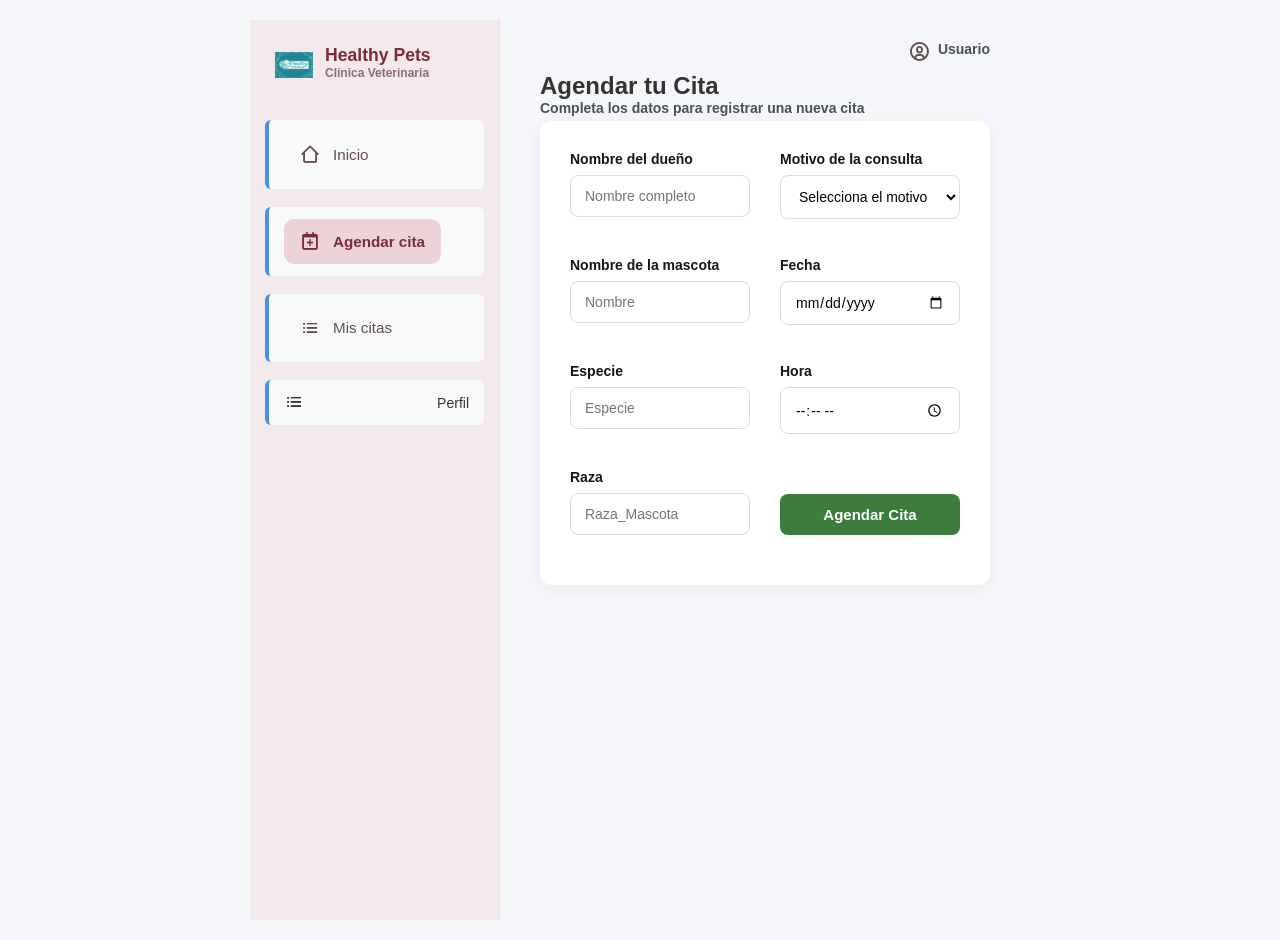
==== index.html @ 512b85fc "Interfaces" ====
<!DOCTYPE html>
<html lang="es">
<head>
    <meta charset="UTF-8">
    <meta name="viewport" content="width=device-width, initial-scale=1.0">
    <title>Healthy Pets - Agendar Cita</title>
    <!-- Iconos de Boxicons para las opciones del menú -->
    <link href="https://unpkg.com/boxicons@2.1.4/css/boxicons.min.css" rel="stylesheet">
    <link rel="stylesheet" href="style.css">
</head>
<body>

<div class="app-container">
    <!--BARRA LATERAL (SIDEBAR)-->
    <aside class="sidebar">
        <div class="logo-container">
            <img src="logo-V.png" alt="Logo Veterinaria" class="logo-img">
            <div class="logo-text">
                <h2>Healthy Pets</h2>
                <span>Clínica Veterinaria</span>
            </div>
        </div>

        <nav class="sidebar-nav">
            <ul>
                <li>
                    <a href="login.html">
                        <i class='bx bx-home-alt-2'></i>
                        <span>Inicio</span>
                    </a>
                </li>
                <li class="active">
                    <a href="citas.html">
                        <i class='bx bx-calendar-plus'></i>
                        <span>Agendar cita</span>
                    </a>
                </li>
                <li>
                    <a href="citas.html">
                        <i class='bx bx-list-ul'></i>
                        <span>Mis citas</span>
                    </a>
                </li>
                <li>
                    <!--<a href="citas.html">-->
                        <i class='bx bx-list-ul'></i>
                        <span>Perfil</span>
                    <!--</a>-->
                </li>
            </ul>
        </nav>
    </aside>

    <!--CONTENIDO PRINCIPAL-->
    <div class="main-content">
        <!-- BARRA SUPERIOR USUARIO -->
        <header class="top-header">
            <div class="user-profile">
                <i class='bx bx-user-circle'></i>
                <span>Usuario</span>
            </div>
        </header>

        <!-- FORMULARIO BUENO DE CITAS -->
        <main class="cites">
            <h2>Agendar tu Cita</h2>
            <p class="subtitulo">Completa los datos para registrar una nueva cita</p>
              <div class="form-nueva-cita">
            <form class="formulario-grid">
                <!-- Columna Izquierda -->
                <div class="grupo-campo">
                    <label for="dueno">Nombre del dueño</label>
                    <input type="text" id="dueno" placeholder="Nombre completo" required>
                </div>

                <!-- Columna Derecha -->
                <div class="grupo-campo">
                    <label for="motivo">Motivo de la consulta</label>
                    <select id="motivo">
                        <option value="" disabled selected>Selecciona el motivo</option>
                        <option value="urgencia">Urgencia</option>
                        <option value="general">General</option>
                        <option value="vacunacion">Vacunación</option>
                        <option value="desparasitacion">Desparasitación</option>
                    </select>
                </div>

                <!-- Columna Izquierda -->
                <div class="grupo-campo">
                    <label for="mascota">Nombre de la mascota</label>
                    <input type="text" id="mascota" placeholder="Nombre" required>
                </div   >

                <!-- Columna Derecha -->
                <div class="grupo-campo">
                    <label for="fecha">Fecha</label>
                    <input type="date" id="fecha">
                </div>

                <!-- Columna Izquierda -->
                <div class="grupo-campo">
                    <label for="especie">Especie</label>
                    <input type="text" id="especie" placeholder="Especie" required>
                </div>

                <!-- Columna Derecha -->
                <div class="grupo-campo">
                    <label for="hora">Hora</label>
                    <input type="time" id="hora">
                </div>

                <!-- Columna Izquierda -->
                <div class="grupo-campo">
                    <label for="raza">Raza</label>
                    <input type="text" id="raza" placeholder="Raza_Mascota">
                </div>

                <!--aqui hay pedos con el li de span-->
                <div class="grupo-campo campo-boton">
                    
                    <form class="formulario-grid" action="citaex.html"></form>
                    <button type="submit"  onclick="window.location.href='citaex.html'"  
                    class="btn-primary">Agendar Cita</button> <!--este es el chido-->
                </div>
            </form>
            </div>

             <!-- Primera vez casilla de verificación-->
             <div id="lista-citas-dinamica"></div>
            <!--Genrar cita-->
        </main>
        <script>
            const citasDinamicas = [
             ];
        //Función para formatear cada cita en el HTML
        const formatearCita = (cita, indice) => {
        return `
        <p>
          <strong>Dueño:</strong> ${cita.dueno} - 
          <strong>Motivo:</strong> ${cita.motivo} - 
          <strong>Mascota:</strong> ${cita.mascota} - 
          <strong>Fecha:</strong> ${cita.fecha} - 
          <strong>Especie:</strong> ${cita.especie} - 
          <strong>Hora:</strong> ${cita.hora} - 
          <strong>Raza:</strong> ${cita.raza}
          <button class="boton-eliminar" data-indice="${indice}">Eliminar</button>
        </p>
         `;
        };

        //Renderizar las citas iniciales en pantalla
        let html = "";
        citasDinamicas.forEach((cita, i) => {
        html += formatearCita(cita, i);
        });
        document.getElementById('lista-citas-dinamica').innerHTML = html;

        //Capturar el evento del botón de enviar / agregar cita
        const boton = document.querySelector('.formulario-grid button[type="submit"]');

        if (boton) {
        boton.addEventListener('click', (evento) => {
        evento.preventDefault();

        //Capturar los valores usando los nuevos IDs de tu formulario
        const dueno = document.getElementById('dueno').value;
        const motivo = document.getElementById('motivo').value;
        const mascota = document.getElementById('mascota').value;
        const fecha = document.getElementById('fecha').value;
        const especie = document.getElementById('especie').value;
        const hora = document.getElementById('hora').value;
        const raza = document.getElementById('raza').value;

        // Validación sencilla para asegurar que los campos principales no estén vacíos
        if (!dueno || !mascota || !fecha || !hora) {
            alert("Por favor, llena los campos obligatorios principales.");
            return;
        }

        // Agregar la nueva cita al arreglo
        citasDinamicas.push({ dueno, motivo, mascota, fecha, especie, hora, raza });

        // Actualizar la vista del listado en pantalla
        let htmlActualizado = "";
        citasDinamicas.forEach((cita, i) => {
            htmlActualizado += formatearCita(cita, i);
        });
        document.getElementById('lista-citas-dinamica').innerHTML = htmlActualizado;

        //limpiar el formulario después de agregar
        document.querySelector('.formulario-grid').reset();
     });
    }

            //Escucha global para eliminar citas de manera dinámica
            document.getElementById('lista-citas-dinamica').addEventListener('click', (evento) => {
            if (evento.target.classList.contains('boton-eliminar')) {
            const indice = evento.target.getAttribute('data-indice');
        
        // Eliminar del arreglo
        citasDinamicas.splice(indice, 1);

        // Reconstruir la lista en pantalla
        let htmlActualizado = "";
        citasDinamicas.forEach((cita, i) => {
            htmlActualizado += formatearCita(cita, i);
        });
        document.getElementById('lista-citas-dinamica').innerHTML = htmlActualizado;
     }
    });
</script>
    </div>
</div>

</body>
</html>
---- style.css ----
/* reset y de layout general*/
* {
    box-sizing: border-box;
    margin: 0;
    padding: 0;
}

body {
    background-color: #f7f1f2;
    font-family: Arial, sans-serif;
}

.app-container {
    display: flex;
    min-height: 100vh;
}
/*layout general*/
* {
    box-sizing: border-box;
    margin: 0;
    padding: 0;
    font-family: 'Segoe UI', Tahoma, Geneva, Verdana, sans-serif;
}

body {
    background-color: #f7f1f2;
    color: #333;
}

.app-container {
    display: flex;
    min-height: 100vh;
}

/*barra lateral (SIDEBAR) */
.sidebar {
    width: 250px;
    background-color: #f3e9eb;
    padding: 25px 15px;
    display: flex;
    flex-direction: column;
    border-right: 1px solid #ebdada;
}

.logo-container {
    display: flex;
    align-items: center;
    gap: 12px;
    margin-bottom: 35px;
    padding-left: 10px;
}

.logo-img {
    width: 38px;
    height: auto;
}

.logo-text h2 {
    font-size: 1.1rem;
    color: #7b2c3b;
    font-weight: 700;
}

.logo-text span {
    font-size: 0.75rem;
    color: #8c6b73;
}

/* MENÚ NAVEGACIÓN */
.sidebar-nav ul {
    list-style: none;
    display: flex;
    flex-direction: column;
    gap: 8px;
}

.sidebar-nav a {
    display: flex;
    align-items: center;
    gap: 12px;
    padding: 12px 16px;
    color: #634d52;
    text-decoration: none;
    font-size: 0.95rem;
    font-weight: 500;
    border-radius: 10px;
    transition: all 0.2s ease;
}

.sidebar-nav i {
    font-size: 1.3rem;
}

.sidebar-nav a:hover {
    background-color: #ead5d8;
    color: #7b2c3b;
}

/* Estado Activo */
.sidebar-nav li.active a {
    background-color: #e8ccf21a;
    background-color: #ebd3d7;
    color: #7b2c3b;
    font-weight: 600;
}

/* ===== ÁREA PRINCIPAL ===== */
.main-content {
    flex: 1;
    display: flex;
    flex-direction: column;
    padding: 20px 40px;
}

.top-header {
    display: flex;
    justify-content: flex-end;
    padding-bottom: 10px;
}

.user-profile {
    display: flex;
    align-items: center;
    gap: 8px;
    color: #634d52;
    font-weight: 500;
    cursor: pointer;
}

.user-profile i {
    font-size: 1.4rem;
}

/* Contenedor principal del formulario en blanco */
.citas {
  background-color: #ffffff; 
  padding: 35px 40px;
  border-radius: 16px;
  width: 100%;
  max-width: 900px; /* Tamaño ideal para 2 columnas */
  box-shadow: 0 10px 40px rgba(0, 0, 0, 0.05);
  text-align: left; 
}

/* Títulos internos del formulario */
.citas h2 {
  font-size: 22px;
  color: #151515;
  margin-bottom: 4px;
}

.citas .subtitulo {
  font-size: 14px;
  color: #666;
  margin-bottom: 25px;
}

/* Grid principal de 2 columnas */
.formulario-grid {
  display: grid;
  grid-template-columns: 1fr 1fr; /* Dos columnas de igual tamaño */
  gap: 20px 30px; /* Espaciado entre filas y columnas */
}

/* Estilo individual para cada grupo label + input */
.grupo-campo {
  display: flex;
  flex-direction: column;
}

.grupo-campo label {
  display: block;
  font-weight: 600;
  color: #151515;
  font-size: 14px;
  margin-bottom: 8px;
}

/* Aplicar estilo uniforme a todos los controles */
.grupo-campo input[type="text"],
.grupo-campo input[type="date"],
.grupo-campo input[type="time"],
.grupo-campo select {
  width: 100%;
  padding: 12px 14px;
  border: 1px solid #dcdcdc;
  border-radius: 8px;
  font-size: 14px;
  box-sizing: border-box;
  outline: none;
  background-color: #fff;
  transition: border-color 0.2s;
}

.grupo-campo input:focus,
.grupo-campo select:focus {
  border-color: #9eb57d; /* color verde secundario */
}

/* Posición del botón de enviar (columna derecha, alineado al final) */
.campo-boton {
  grid-column: 2; 
  display: flex;
  justify-content: flex-end;
  align-self: flex-end;
}

.campo-boton input[type="submit"] {
  background-color: #3c7d3e; /* verde de botón actual */
  color: white;
  border: none;
  padding: 12px 30px;
  border-radius: 8px;
  font-size: 15px;
  font-weight: bold;
  cursor: pointer;
  width: 100%;
  transition: background-color 0.2s;
}

.campo-boton input[type="submit"]:hover {
  background-color: #326834;
}

/* Adaptabilidad a dispositivos móviles */
@media (max-width: 650px) {
  .formulario-grid {
    grid-template-columns: 1fr; /* Pasa a 1 columna en pantallas pequeñas */
  }
  .campo-boton {
    grid-column: 1;
  }
}

/*DEL LOGIN*/

.login-container {
  display: flex;
  align-items: center;
  justify-content: space-between;
  width: 100%;
  max-width: 900px;
  min-height: 480px;
  margin: 0 auto;
  gap: 40px;
}

/* Lado Izquierdo: Marca e Ilustración */
.login-brand {
  flex: 1;
  text-align: center;
  display: flex;
  flex-direction: column;
  align-items: center;
  justify-content: center;
}

.logo-area .logo-icon {
  font-size: 40px;
  color: #45617d; 
  margin-bottom: 8px;
}

.logo-area h1 {
  font-size: 32px;
  color: #151515;
  margin: 0;
  font-weight: 700;
}

.logo-area .subtitulo-brand {
  font-size: 16px;
  color: #555;
  margin-top: 4px;
}

.ilustracion {
  margin-top: 30px;
  display: flex;
  gap: 20px;
}

.mascota-icon {
  font-size: 50px;
  color: #45617d;
  opacity: 0.85;
}

/* Lado Derecho: Tarjeta Blanca */
.login-card {
  flex: 1;
  background-color: #ffffff;
  padding: 35px 30px;
  border-radius: 16px;
  box-shadow: 0 10px 25px rgba(0, 0, 0, 0.08);
  max-width: 400px;
  width: 100%;
}

.login-card h2 {
  font-size: 22px;
  color: #151515;
  margin-bottom: 25px;
  text-align: left;
}

/* Campos con ícono interior */
.input-icon-group {
  position: relative;
  margin-bottom: 18px;
  display: flex;
  align-items: center;
}

.input-icon-group .icon {
  position: absolute;
  left: 14px;
  color: #888;
  font-size: 16px;
}

.input-icon-group .toggle-password {
  position: absolute;
  right: 14px;
  color: #888;
  font-size: 15px;
  cursor: pointer;
}

.input-icon-group input {
  width: 100%;
  padding: 12px 40px; /* Espacio para los íconos */
  border: 1px solid #dcdcdc;
  border-radius: 8px;
  font-size: 14px;
  outline: none;
  transition: border-color 0.2s;
  box-sizing: border-box;
}

.input-icon-group input:focus {
  border-color: #45617d;
}

/* Fila de recordar usuario y contraseña olvidada */
.login-options {
  display: flex;
  justify-content: space-between;
  align-items: center;
  font-size: 12px;
  margin-bottom: 22px;
}

.checkbox-container {
  display: flex;
  align-items: center;
  gap: 6px;
  color: #333;
  cursor: pointer;
}

.forgot-link {
  color: #45617d;
  text-decoration: underline;
  font-weight: 500;
}

/* Botón principal (Iniciar sesión) */
.btn-primary {
  width: 100%;
  background-color: #3c7d3e; /* Verde de tus botones */
  color: white;
  border: none;
  padding: 12px;
  border-radius: 8px;
  font-size: 15px;
  font-weight: bold;
  cursor: pointer;
  transition: background-color 0.2s;
}

.btn-primary:hover {
  background-color: #326834;
}

/* Línea divisoria */
.divider {
  height: 1px;
  background-color: #e2e2e2;
  margin: 20px 0 15px 0;
}

/* Texto y Botón de Registro */
.signup-text {
  text-align: center;
  font-size: 13px;
  color: #555;
  margin-bottom: 12px;
}

.btn-secondary {
  display: block;
  text-align: center;
  width: 100%;
  border: 1px solid #3c7d3e;
  color: #3c7d3e;
  background-color: transparent;
  padding: 10px;
  border-radius: 8px;
  font-size: 14px;
  font-weight: bold;
  text-decoration: none;
  box-sizing: border-box;
  transition: all 0.2s;
}

.btn-secondary:hover {
  background-color: rgba(60, 125, 62, 0.08);
}

/* Adaptación responsive para pantallas pequeñas */
@media (max-width: 768px) {
  .login-container {
    flex-direction: column;
  }
}
/* ===== PANTALLA DE REGISTRO / AUTENTICACIÓN ===== */
.auth-body {
    background-color: #f7f1f2;
    min-height: 100vh;
    display: flex;
    align-items: center;
    justify-content: center;
    margin: 0;
}

.auth-wrapper {
    display: flex;
    width: 100%;
    max-width: 1100px;
    min-height: 580px;
    background-color: #f8f2f3;
    border-radius: 16px;
    box-shadow: 0 10px 30px rgba(0, 0, 0, 0.05);
    overflow: hidden;
    margin: 20px;
}

/* Panel Izquierdo */
.auth-sidebar {
    width: 32%;
    background-color: #f2e6e8;
    padding: 40px 30px;
    display: flex;
    flex-direction: column;
}

/* Panel Derecho */
.auth-main {
    width: 68%;
    background-color: #f8f2f3;
    padding: 30px 40px 40px 40px;
    display: flex;
    flex-direction: column;
    position: relative;
    justify-content: center;
    align-items: center;
}

/* Icono decorativo de huella superior derecha */
.top-icon {
    position: absolute;
    top: 25px;
    right: 35px;
    font-size: 2.2rem;
    color: #8c5b65;
    opacity: 0.7;
}

/* Tarjeta contenedora del formulario */
.auth-card {
    background: #ffffff;
    padding: 35px 40px;
    border-radius: 12px;
    width: 100%;
    max-width: 440px;
    box-shadow: 0 4px 15px rgba(0, 0, 0, 0.03);
}

.auth-card h2 {
    font-size: 1.6rem;
    color: #1a1a1a;
    font-weight: 700;
    margin-bottom: 6px;
}

.auth-subtitle {
    font-size: 0.85rem;
    color: #777777;
    margin-bottom: 25px;
}

/* Inputs con Icono Interior */
.auth-form {
    display: flex;
    flex-direction: column;
    gap: 16px;
}

.input-icon-group {
    position: relative;
    display: flex;
    align-items: center;
}

.input-icon-group .icon {
    position: absolute;
    left: 14px;
    font-size: 1.2rem;
    color: #8c5b65;
}

.input-icon-group input {
    width: 100%;
    padding: 12px 40px;
    border: 1px solid #e2d3d5;
    border-radius: 8px;
    font-size: 0.9rem;
    color: #333;
    background-color: #ffffff;
    outline: none;
    transition: border-color 0.2s ease;
}

.input-icon-group input::placeholder {
    color: #a09093;
}

.input-icon-group input:focus {
    border-color: #8c5b65;
}

.input-icon-group .toggle-password {
    position: absolute;
    right: 14px;
    font-size: 1.1rem;
    color: #a09093;
    cursor: pointer;
}

/* Botón de Registro */
.btn-register {
    width: 100%;
    padding: 12px;
    background-color: #8c4353; /* Tono vinotinto/marrón rosado de la imagen */
    color: #ffffff;
    border: none;
    border-radius: 8px;
    font-size: 0.95rem;
    font-weight: 600;
    cursor: pointer;
    margin-top: 8px;
    transition: background-color 0.2s ease;
}

.btn-register:hover {
    background-color: #753443;
}

/* Footer / Link a Login */
.auth-footer {
    text-align: center;
    margin-top: 20px;
    font-size: 0.85rem;
    color: #555555;
}

.auth-footer a {
    color: #8c4353;
    font-weight: 600;
    text-decoration: underline;
}
/* ===== PANTALLA DE CITA AGENDADA / ÉXITO ===== */
.success-container {
    display: flex;
    justify-content: center;
    align-items: center;
    flex: 1;
    padding: 20px;
}

.success-card {
    background-color: #ffffff;
    border-radius: 16px;
    padding: 45px 40px;
    width: 100%;
    max-width: 420px;
    text-align: center;
    box-shadow: 0 4px 20px rgba(0, 0, 0, 0.04);
    display: flex;
    flex-direction: column;
    align-items: center;
}

/* Círculo verde con el icono check */
.check-circle {
    width: 110px;
    height: 110px;
    background-color: #e2f5e7; /* Fondo verde claro */
    border-radius: 50%;
    display: flex;
    align-items: center;
    justify-content: center;
    margin-bottom: 25px;
}

.check-circle i {
    font-size: 4rem;
    color: #4CAF50; /* Verde brillante del check */
}

.success-card h2 {
    font-size: 1.6rem;
    color: #1a1a1a;
    font-weight: 700;
    margin-bottom: 12px;
}

.success-message {
    font-size: 0.9rem;
    color: #666666;
    margin-bottom: 30px;
    line-height: 1.4;
}

/* Botón "Ir al inicio" */
.btn-success {
    display: inline-block;
    width: 100%;
    max-width: 220px;
    padding: 12px 20px;
    background-color: #8c4353; /* Tono vinotinto/marrón rosado coincidente con el sistema */
    color: #ffffff;
    text-decoration: none;
    border-radius: 8px;
    font-size: 0.95rem;
    font-weight: 600;
    transition: background-color 0.2s ease;
}

.btn-success:hover {
    background-color: #753443;
}

/* Estilos generales de la página */
body {
    font-family: 'Segoe UI', Tahoma, Geneva, Verdana, sans-serif;
    background-color: #f4f6f9;
    color: #333333;
    margin: 0;
    padding: 20px;
    display: flex;
    justify-content: center;
    align-items: flex-start;
    min-height: 100vh;
}

/* Contenedor principal o formulario estilizado como tarjeta */
form, .container {
    background: #ffffff;
    padding: 30px;
    border-radius: 12px;
    box-shadow: 0 4px 15px rgba(0, 0, 0, 0.05);
    width: 100%;
    max-width: 450px;
    box-sizing: border-box;
}

/* Estilo para los títulos o textos de guía */
p, label, div > span {
    font-weight: 600;
    font-size: 14px;
    color: #495057;
    margin-bottom: 5px;
    display: block;
}

/* Estilo para los campos de entrada de texto */
input[type="text"] {
    width: 100%;
    padding: 10px 12px;
    margin-bottom: 20px;
    border: 1px solid #ced4da;
    border-radius: 6px;
    box-sizing: border-box;
    font-size: 14px;
    transition: border-color 0.2s, box-shadow 0.2s;
}

input[type="text"]:focus {
    border-color: #4a90e2;
    box-shadow: 0 0 0 3px rgba(74, 144, 226, 0.15);
    outline: none;
}

/* Botón principal para agregar cita */
button, input[type="submit"] {
    background-color: #4a90e2;
    color: white;
    border: none;
    padding: 10px 20px;
    border-radius: 6px;
    cursor: pointer;
    font-size: 15px;
    font-weight: 600;
    width: 100%;
    transition: background-color 0.2s;
    margin-bottom: 20px;
}

button:hover {
    background-color: #357abd;
}

/* Estilo para los elementos de la lista de citas */
ul {
    list-style: none;
    padding: 0;
    margin: 0;
}

li {
    background: #f8f9fa;
    padding: 12px 15px;
    margin-bottom: 10px;
    border-radius: 6px;
    border-left: 4px solid #4a90e2;
    display: flex;
    justify-content: space-between;
    align-items: center;
    font-size: 14px;
}

/* Botón de eliminar dentro de la lista */
li button {
    background-color: #e74c3c !important;
    width: auto !important;
    padding: 6px 12px !important;
    font-size: 12px !important;
    margin-bottom: 0 !important;
}

li button:hover {
    background-color: #c0392b !important;
}
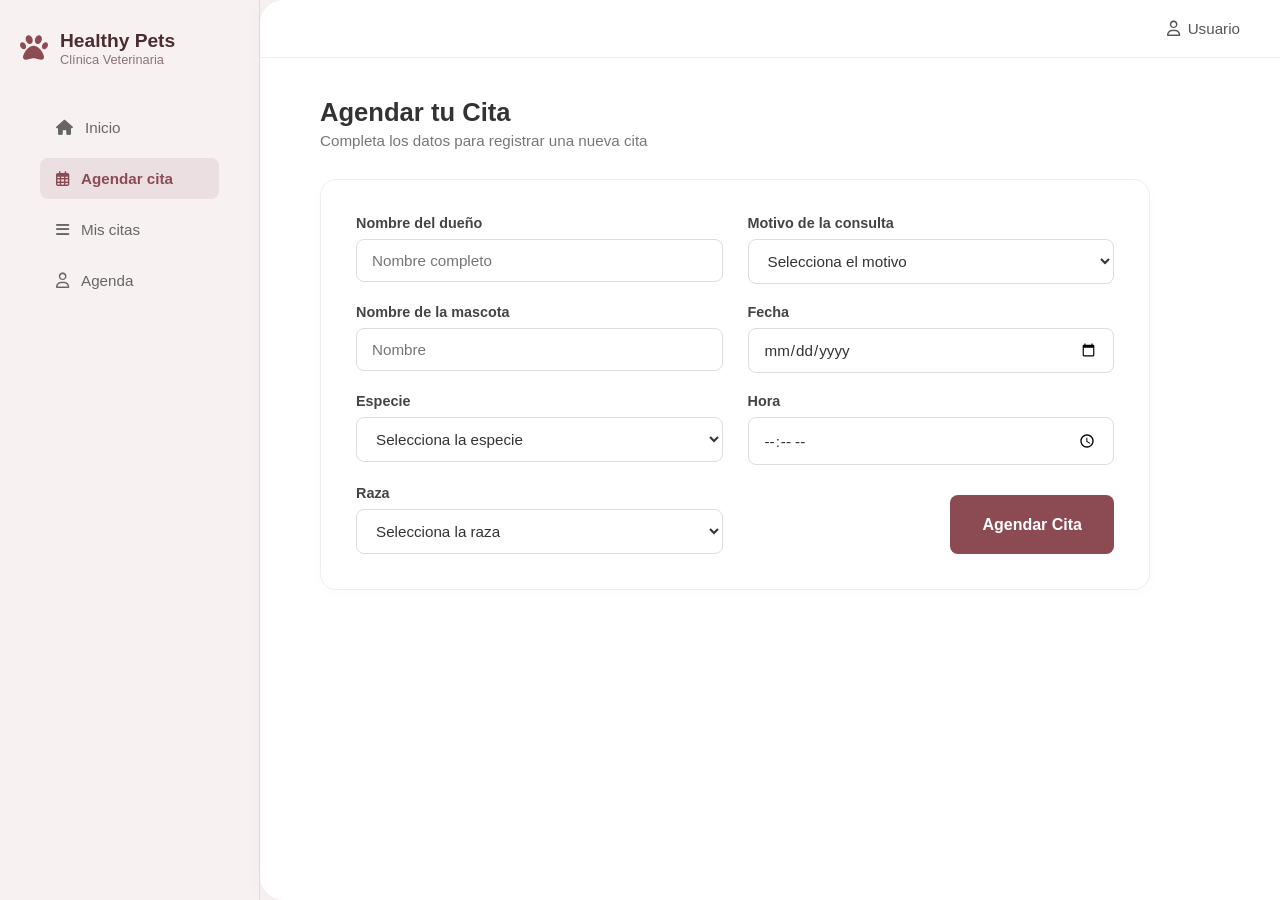
==== commit 53894582: "Mejoras y organizacion de cada style con su respectivo archivo html y creacion de otra vista llamada" ====
--- a/index.html
+++ b/index.html
@@ -1,168 +1,118 @@
 <!DOCTYPE html>
 <html lang="es">
 <head>
-    <meta charset="UTF-8">
-    <meta name="viewport" content="width=device-width, initial-scale=1.0">
-    <title>Healthy Pets - Agendar Cita</title>
-    <!-- Iconos de Boxicons para las opciones del menú -->
-    <link href="https://unpkg.com/boxicons@2.1.4/css/boxicons.min.css" rel="stylesheet">
-    <link rel="stylesheet" href="style.css">
+  <meta charset="UTF-8">
+  <title>Agendar Cita - Healthy Pets</title>
+  <link rel="stylesheet" href="css/global.css">
+  <link rel="stylesheet" href="css/index.css">
+  <!-- Iconos -->
+  <link rel="stylesheet" href="https://cdnjs.cloudflare.com/ajax/libs/font-awesome/6.4.0/css/all.min.css">
 </head>
 <body>
+  <div class="app-container">
+    <!-- Barra Lateral -->
+    <aside class="sidebar">
+      <div class="sidebar-logo">
+        <div class="paw-icon-top"><i class="fa-solid fa-paw"></i></div>
+        <div>
+          <h2>Healthy Pets</h2>
+          <span>Clínica Veterinaria</span>
+        </div>
+      </div>
+      <nav class="sidebar-nav">
+        <a href="login.html" class="nav-item">
+          <i class='fa-solid fa-house'></i> <span>Inicio</span>
+        </a>
+        <a href="index.html" class="nav-item active">
+          <i class='fa-regular fa-calendar-days'></i> <span>Agendar cita</span>
+        </a>
+        <a href="citas.html" class="nav-item">
+          <i class='fa-solid fa-bars'></i> <span>Mis citas</span>
+        </a>
+        <a href="agenda.html" class="nav-item">
+          <i class='fa-regular fa-user'></i> <span>Agenda</span>
+        </a>
+      </nav>
+    </aside>
 
-<div class="app-container">
-    <!--BARRA LATERAL (SIDEBAR)-->
-    <aside class="sidebar">
-        <div class="logo-container">
-            <img src="logo-V.png" alt="Logo Veterinaria" class="logo-img">
-            <div class="logo-text">
-                <h2>Healthy Pets</h2>
-                <span>Clínica Veterinaria</span>
-            </div>
+    <!-- Contenido Principal -->
+    <main class="main-content">
+      <header class="top-header">
+        <div class="user-profile">
+          <i class='fa-regular fa-user'></i> Usuario
+        </div>
+      </header>
+
+      <div class="form-container-wrapper">
+        <div class="form-header">
+          <h2>Agendar tu Cita</h2>
+          <p>Completa los datos para registrar una nueva cita</p>
         </div>
 
-        <nav class="sidebar-nav">
-            <ul>
-                <li>
-                    <a href="login.html">
-                        <i class='bx bx-home-alt-2'></i>
-                        <span>Inicio</span>
-                    </a>
-                </li>
-                <li class="active">
-                    <a href="citas.html">
-                        <i class='bx bx-calendar-plus'></i>
-                        <span>Agendar cita</span>
-                    </a>
-                </li>
-                <li>
-                    <a href="citas.html">
-                        <i class='bx bx-list-ul'></i>
-                        <span>Mis citas</span>
-                    </a>
-                </li>
-                <li>
-                    <!--<a href="citas.html">-->
-                        <i class='bx bx-list-ul'></i>
-                        <span>Perfil</span>
-                    <!--</a>-->
-                </li>
-            </ul>
-        </nav>
-    </aside>
+        <div class="cita-card">
+          <form class="formulario-grid">
+            <div class="form-group">
+              <label for="dueno">Nombre del dueño</label>
+              <input type="text" id="dueno" placeholder="Nombre completo" required>
+            </div>
+            <div class="form-group">
+              <label for="motivo">Motivo de la consulta</label>
+              <select id="motivo" required>
+                <option value="" disabled selected>Selecciona el motivo</option>
+                <option value="urgencia">Urgencia</option>
+                <option value="general">General</option>
+                <option value="vacunacion">Vacunación</option>
+              </select>
+              <!--No olvidar agregar una opcion de dsiponibilidad de horario de cada doctor-->
+            </div>
+            <div class="form-group">
+              <label for="mascota">Nombre de la mascota</label>
+              <input type="text" id="mascota" placeholder="Nombre" required>
+            </div>
+            <div class="form-group">
+              <label for="fecha">Fecha</label>
+              <input type="date" id="fecha" required>
+            </div>
+            <div class="form-group">
+              <label for="especie">Especie</label>
+              <select id="especie" required>
+                <option value="" disabled selected>Selecciona la especie</option>
+                <option value="perro">Perro</option>
+                <option value="gato">Gato</option>
+                <option value="otro">Otro</option>
+              </select>
+            </div>
+            <div class="form-group">
+              <label for="hora">Hora</label>
+              <input type="time" id="hora" required>
+            </div>
+            <div class="form-group">
+              <label for="raza">Raza</label>
+              <select id="raza" required>
+                <option value="" disabled selected>Selecciona la raza</option>
+                <option value="golden">Golden Retriever</option>
+                <option value="mestizo">Mestizo</option>
+                <option value="siames">Siamés</option>
+                <option value="otro">Otra</option>
+              </select>
+            </div>
+            <div class="form-actions">
+              <button type="submit" class="btn-submit">Agendar Cita</button>
+            </div>
+          </form>
+        </div>
+        <div id="lista-citas-dinamica" style="margin-top: 20px;"></div>
+      </div>
+    </main>
+  </div>
 
-    <!--CONTENIDO PRINCIPAL-->
-    <div class="main-content">
-        <!-- BARRA SUPERIOR USUARIO -->
-        <header class="top-header">
-            <div class="user-profile">
-                <i class='bx bx-user-circle'></i>
-                <span>Usuario</span>
-            </div>
-        </header>
+  <script>
+    const boton = document.querySelector('.formulario-grid button[type="submit"]');
 
-        <!-- FORMULARIO BUENO DE CITAS -->
-        <main class="cites">
-            <h2>Agendar tu Cita</h2>
-            <p class="subtitulo">Completa los datos para registrar una nueva cita</p>
-              <div class="form-nueva-cita">
-            <form class="formulario-grid">
-                <!-- Columna Izquierda -->
-                <div class="grupo-campo">
-                    <label for="dueno">Nombre del dueño</label>
-                    <input type="text" id="dueno" placeholder="Nombre completo" required>
-                </div>
-
-                <!-- Columna Derecha -->
-                <div class="grupo-campo">
-                    <label for="motivo">Motivo de la consulta</label>
-                    <select id="motivo">
-                        <option value="" disabled selected>Selecciona el motivo</option>
-                        <option value="urgencia">Urgencia</option>
-                        <option value="general">General</option>
-                        <option value="vacunacion">Vacunación</option>
-                        <option value="desparasitacion">Desparasitación</option>
-                    </select>
-                </div>
-
-                <!-- Columna Izquierda -->
-                <div class="grupo-campo">
-                    <label for="mascota">Nombre de la mascota</label>
-                    <input type="text" id="mascota" placeholder="Nombre" required>
-                </div   >
-
-                <!-- Columna Derecha -->
-                <div class="grupo-campo">
-                    <label for="fecha">Fecha</label>
-                    <input type="date" id="fecha">
-                </div>
-
-                <!-- Columna Izquierda -->
-                <div class="grupo-campo">
-                    <label for="especie">Especie</label>
-                    <input type="text" id="especie" placeholder="Especie" required>
-                </div>
-
-                <!-- Columna Derecha -->
-                <div class="grupo-campo">
-                    <label for="hora">Hora</label>
-                    <input type="time" id="hora">
-                </div>
-
-                <!-- Columna Izquierda -->
-                <div class="grupo-campo">
-                    <label for="raza">Raza</label>
-                    <input type="text" id="raza" placeholder="Raza_Mascota">
-                </div>
-
-                <!--aqui hay pedos con el li de span-->
-                <div class="grupo-campo campo-boton">
-                    
-                    <form class="formulario-grid" action="citaex.html"></form>
-                    <button type="submit"  onclick="window.location.href='citaex.html'"  
-                    class="btn-primary">Agendar Cita</button> <!--este es el chido-->
-                </div>
-            </form>
-            </div>
-
-             <!-- Primera vez casilla de verificación-->
-             <div id="lista-citas-dinamica"></div>
-            <!--Genrar cita-->
-        </main>
-        <script>
-            const citasDinamicas = [
-             ];
-        //Función para formatear cada cita en el HTML
-        const formatearCita = (cita, indice) => {
-        return `
-        <p>
-          <strong>Dueño:</strong> ${cita.dueno} - 
-          <strong>Motivo:</strong> ${cita.motivo} - 
-          <strong>Mascota:</strong> ${cita.mascota} - 
-          <strong>Fecha:</strong> ${cita.fecha} - 
-          <strong>Especie:</strong> ${cita.especie} - 
-          <strong>Hora:</strong> ${cita.hora} - 
-          <strong>Raza:</strong> ${cita.raza}
-          <button class="boton-eliminar" data-indice="${indice}">Eliminar</button>
-        </p>
-         `;
-        };
-
-        //Renderizar las citas iniciales en pantalla
-        let html = "";
-        citasDinamicas.forEach((cita, i) => {
-        html += formatearCita(cita, i);
-        });
-        document.getElementById('lista-citas-dinamica').innerHTML = html;
-
-        //Capturar el evento del botón de enviar / agregar cita
-        const boton = document.querySelector('.formulario-grid button[type="submit"]');
-
-        if (boton) {
-        boton.addEventListener('click', (evento) => {
+    if (boton) {
+      boton.addEventListener('click', (evento) => {
         evento.preventDefault();
 
-        //Capturar los valores usando los nuevos IDs de tu formulario
         const dueno = document.getElementById('dueno').value;
         const motivo = document.getElementById('motivo').value;
         const mascota = document.getElementById('mascota').value;
@@ -171,46 +121,19 @@
         const hora = document.getElementById('hora').value;
         const raza = document.getElementById('raza').value;
 
-        // Validación sencilla para asegurar que los campos principales no estén vacíos
         if (!dueno || !mascota || !fecha || !hora) {
-            alert("Por favor, llena los campos obligatorios principales.");
-            return;
+          alert("Por favor, llena los campos obligatorios principales.");
+          return;
         }
 
-        // Agregar la nueva cita al arreglo
-        citasDinamicas.push({ dueno, motivo, mascota, fecha, especie, hora, raza });
+        const nuevaCita = { dueno, motivo, mascota, fecha, especie, hora, raza };
+        const listaCitas = JSON.parse(localStorage.getItem('citasGuardadas')) || [];
+        listaCitas.push(nuevaCita);
+        localStorage.setItem('citasGuardadas', JSON.stringify(listaCitas));
 
-        // Actualizar la vista del listado en pantalla
-        let htmlActualizado = "";
-        citasDinamicas.forEach((cita, i) => {
-            htmlActualizado += formatearCita(cita, i);
-        });
-        document.getElementById('lista-citas-dinamica').innerHTML = htmlActualizado;
-
-        //limpiar el formulario después de agregar
-        document.querySelector('.formulario-grid').reset();
-     });
+        window.location.href = 'citaex.html';
+      });
     }
-
-            //Escucha global para eliminar citas de manera dinámica
-            document.getElementById('lista-citas-dinamica').addEventListener('click', (evento) => {
-            if (evento.target.classList.contains('boton-eliminar')) {
-            const indice = evento.target.getAttribute('data-indice');
-        
-        // Eliminar del arreglo
-        citasDinamicas.splice(indice, 1);
-
-        // Reconstruir la lista en pantalla
-        let htmlActualizado = "";
-        citasDinamicas.forEach((cita, i) => {
-            htmlActualizado += formatearCita(cita, i);
-        });
-        document.getElementById('lista-citas-dinamica').innerHTML = htmlActualizado;
-     }
-    });
-</script>
-    </div>
-</div>
-
+  </script>
 </body>
 </html>
--- a/css/global.css
+++ b/css/global.css
@@ -0,0 +1,109 @@
+/* --- Reseteo y Base --- */
+* {
+  box-sizing: border-box;
+  margin: 0;
+  padding: 0;
+  font-family: 'Segoe UI', Tahoma, Geneva, Verdana, sans-serif;
+}
+
+body {
+  background-color: #f7f1f2;
+  color: #333;
+}
+
+/* Contenedor principal de la aplicación tipo Dashboard */
+.app-container {
+  display: flex;
+  min-height: 100vh;
+}
+
+/* --- Barra Lateral (Sidebar) --- */
+.sidebar {
+  width: 260px;
+  background-color: #f3e9eb;
+  display: flex;
+  flex-direction: column;
+  padding: 24px 20px;
+  border-right: 1px solid #e8dedf;
+  flex-shrink: 0;
+}
+
+.sidebar-logo {
+  display: flex;
+  align-items: center;
+  gap: 12px;
+  margin-bottom: 40px;
+}
+
+.sidebar-logo img {
+  width: 45px;
+  height: 45px;
+  object-fit: contain;
+  border-radius: 8px;
+}
+
+.sidebar-logo h1 {
+  font-size: 1.2rem;
+  font-weight: 700;
+  color: #4a2c31;
+}
+
+.sidebar-logo span {
+  display: block;
+  font-size: 0.75rem;
+  color: #8c7377;
+}
+
+/* Menú de navegación */
+.sidebar-nav {
+  display: flex;
+  flex-direction: column;
+  gap: 8px;
+}
+
+.nav-item {
+  display: flex;
+  align-items: center;
+  gap: 14px;
+  padding: 12px 16px;
+  text-decoration: none;
+  color: #5a4448;
+  font-size: 0.95rem;
+  font-weight: 500;
+  border-radius: 8px;
+  transition: background-color 0.2s, color 0.2s;
+}
+
+.nav-item:hover {
+  background-color: #e5d5d8;
+  color: #4a2c31;
+}
+
+.nav-item.active {
+  background-color: #e8d4d7;
+  color: #5c2d34;
+  font-weight: 600;
+}
+
+.sidebar-nav {
+  display: flex;
+  flex-direction: column;
+  gap: 10px;
+  padding: 0 20px;
+}
+
+.sidebar-nav .nav-item {
+  display: flex;
+  align-items: center;
+  gap: 12px;
+  padding: 10px 15px;
+  color: #4a2c31;
+  text-decoration: none;
+  font-weight: 500;
+  border-radius: 8px;
+}
+
+.sidebar-nav .nav-item:hover,
+.sidebar-nav .nav-item.active {
+  background-color: rgba(140, 74, 83, 0.1);
+}
--- a/css/index.css
+++ b/css/index.css
@@ -0,0 +1,191 @@
+/* --- Estructura General y Layout --- */
+body {
+  margin: 0;
+  padding: 0;
+  font-family: 'Segoe UI', Tahoma, Geneva, Verdana, sans-serif;
+  background-color: #f7f1f2;
+}
+
+.app-container {
+  display: flex;
+  height: 100vh;
+  overflow: hidden;
+}
+
+/* --- Barra Lateral (Sidebar) --- */
+.sidebar {
+  width: 260px;
+  background-color: #f7f1f2;
+  border-right: 1px solid #ead7d9;
+  display: flex;
+  flex-direction: column;
+  padding: 30px 20px;
+  box-sizing: border-box;
+}
+
+.sidebar-logo {
+  display: flex;
+  align-items: center;
+  gap: 12px;
+  margin-bottom: 40px;
+}
+
+.paw-icon-top {
+  font-size: 28px;
+  color: #8c4a53;
+}
+
+.sidebar-logo h2 {
+  font-size: 1.2rem;
+  color: #4a2c31;
+  margin: 0;
+}
+
+.sidebar-logo span {
+  font-size: 0.8rem;
+  color: #8c7377;
+}
+
+.sidebar-nav {
+  display: flex;
+  flex-direction: column;
+  gap: 10px;
+}
+
+.sidebar-nav .nav-item {
+  display: flex;
+  align-items: center;
+  gap: 12px;
+  padding: 12px 16px;
+  text-decoration: none;
+  color: #666;
+  font-weight: 500;
+  border-radius: 8px;
+  transition: all 0.2s;
+}
+
+.sidebar-nav .nav-item:hover {
+  background-color: #ecdfe1;
+  color: #8c4a53;
+}
+
+.sidebar-nav .nav-item.active {
+  background-color: #ecdfe1;
+  color: #8c4a53;
+  font-weight: 600;
+}
+
+/* --- Contenido Principal --- */
+.main-content {
+  flex: 1;
+  display: flex;
+  flex-direction: column;
+  background-color: #ffffff;
+  overflow-y: auto;
+  border-top-left-radius: 24px;
+  border-bottom-left-radius: 24px;
+  box-shadow: -5px 0 20px rgba(0,0,0,0.02);
+}
+
+.top-header {
+  padding: 20px 40px;
+  display: flex;
+  justify-content: flex-end;
+  align-items: center;
+  border-bottom: 1px solid #f0f0f0;
+}
+
+.user-profile {
+  display: flex;
+  align-items: center;
+  gap: 8px;
+  color: #555;
+  font-weight: 500;
+  font-size: 0.95rem;
+}
+
+/* --- Contenedor del Formulario --- */
+.form-container-wrapper {
+  padding: 40px 60px;
+  max-width: 950px;
+}
+
+.form-header h2 {
+  font-size: 1.6rem;
+  color: #333;
+  margin: 0 0 5px 0;
+}
+
+.form-header p {
+  color: #777;
+  font-size: 0.95rem;
+  margin: 0 0 30px 0;
+}
+
+.cita-card {
+  background: #ffffff;
+  padding: 35px;
+  border-radius: 16px;
+  border: 1px solid #eee;
+  box-shadow: 0 4px 15px rgba(0,0,0,0.02);
+}
+
+/* --- Grid de dos columnas para el Formulario --- */
+.formulario-grid {
+  display: grid;
+  grid-template-columns: 1fr 1fr;
+  gap: 20px 25px;
+}
+
+.form-group {
+  display: flex;
+  flex-direction: column;
+  gap: 8px;
+}
+
+.form-group label {
+  font-size: 0.9rem;
+  font-weight: 600;
+  color: #444;
+}
+
+.form-group input,
+.form-group select {
+  padding: 12px 15px;
+  border: 1px solid #ddd;
+  border-radius: 8px;
+  outline: none;
+  font-size: 0.95rem;
+  background-color: #fff;
+  color: #333;
+  box-sizing: border-box;
+}
+
+.form-group input:focus,
+.form-group select:focus {
+  border-color: #8c4a53;
+}
+
+/* --- Botón de Acción a la derecha --- */
+.form-actions {
+  grid-column: 2 / 3;
+  display: flex;
+  justify-content: flex-end;
+  margin-top: 10px;
+}
+
+.btn-submit {
+  background-color: #8c4a53;
+  color: white;
+  padding: 12px 32px;
+  border: none;
+  border-radius: 8px;
+  font-weight: 600;
+  cursor: pointer;
+  font-size: 1rem;
+  transition: background 0.2s;
+}
+
+.btn-submit:hover {
+  background-color: #723b43;
+}
